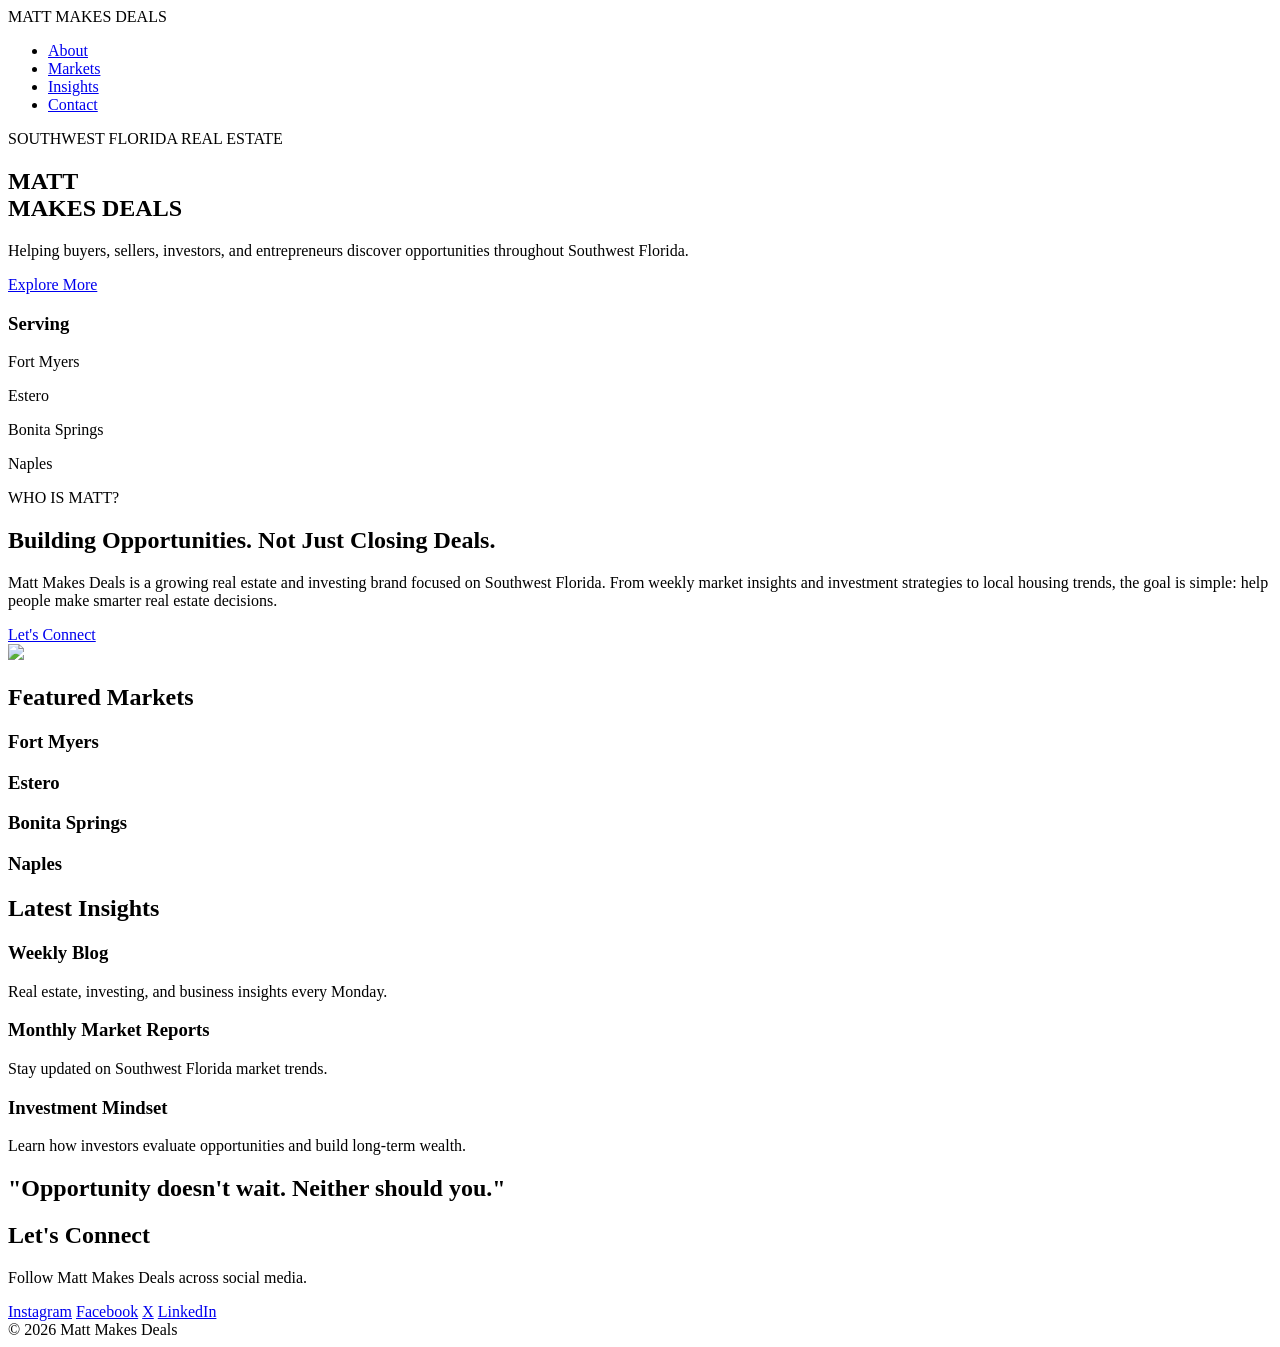
==== index.html @ 1b1150cf "Update index.html" ====
<!DOCTYPE html>
<html lang="en">

<head>

<meta charset="UTF-8">

<meta name="viewport" content="width=device-width, initial-scale=1.0">

<title>Matt Makes Deals | Southwest Florida Real Estate</title>

<link rel="preconnect" href="https://fonts.googleapis.com">

<link rel="preconnect" href="https://fonts.gstatic.com" crossorigin>

<link href="https://fonts.googleapis.com/css2?family=Bebas+Neue&family=Inter:wght@300;400;500;600;700&display=swap" rel="stylesheet">

<link rel="stylesheet" href="style.css">

</head>

<body>

<div class="scroll-bar"></div>

<nav>

<div class="logo">

MATT MAKES DEALS

</div>

<ul>

<li><a href="#about">About</a></li>

<li><a href="#markets">Markets</a></li>

<li><a href="#insights">Insights</a></li>

<li><a href="#contact">Contact</a></li>

</ul>

</nav>

<section class="hero">

<div class="overlay"></div>

<div class="hero-content">

<p class="eyebrow">

SOUTHWEST FLORIDA REAL ESTATE

</p>

<h1>

MATT<br>MAKES DEALS

</h1>

<p class="hero-text">

Helping buyers, sellers, investors, and entrepreneurs discover opportunities throughout Southwest Florida.

</p>

<a href="#about" class="btn">

Explore More

</a>

</div>

<div class="markets-card">

<h3>Serving</h3>

<p>Fort Myers</p>

<p>Estero</p>

<p>Bonita Springs</p>

<p>Naples</p>

</div>

</section>

<section id="about" class="about fade">

<div class="about-text">

<span>WHO IS MATT?</span>

<h2>

Building Opportunities.

Not Just Closing Deals.

</h2>

<p>

Matt Makes Deals is a growing real estate and investing brand focused on Southwest Florida.

From weekly market insights and investment strategies to local housing trends, the goal is simple:

help people make smarter real estate decisions.

</p>

<a href="#contact" class="btn-outline">

Let's Connect

</a>

</div>

<div class="about-image">

<img src="matt-headshot.jpg">

</div>

</section>

<section id="markets" class="markets fade">

<h2>

Featured Markets

</h2>

<div class="market-grid">

<div class="market-card">

<h3>Fort Myers</h3>

</div>

<div class="market-card">

<h3>Estero</h3>

</div>

<div class="market-card">

<h3>Bonita Springs</h3>

</div>

<div class="market-card">

<h3>Naples</h3>

</div>

</div>

</section>

<section id="insights" class="insights fade">

<h2>

Latest Insights

</h2>

<div class="insight-grid">

<div class="insight">

<h3>Weekly Blog</h3>

<p>

Real estate, investing, and business insights every Monday.

</p>

</div>

<div class="insight">

<h3>Monthly Market Reports</h3>

<p>

Stay updated on Southwest Florida market trends.

</p>

</div>

<div class="insight">

<h3>Investment Mindset</h3>

<p>

Learn how investors evaluate opportunities and build long-term wealth.

</p>

</div>

</div>

</section>

<section class="quote fade">

<div class="quote-line"></div>

<h2>

"Opportunity doesn't wait.

Neither should you."

</h2>

</section>

<section id="contact" class="contact fade">

<h2>

Let's Connect

</h2>

<p>

Follow Matt Makes Deals across social media.

</p>

<div class="social-buttons">

<a href="https://www.instagram.com/mattmakesdeals">Instagram</a>

<a href="https://www.facebook.com/share/18k1EVFECT/">Facebook</a>

<a href="https://x.com/mattmakesdeals">X</a>

<a href="https://www.linkedin.com/in/matt-makes-deals-063016417">LinkedIn</a>

</div>

</section>

<footer>

© 2026 Matt Makes Deals

</footer>

<script src="script.js"></script>

</body>

</html>
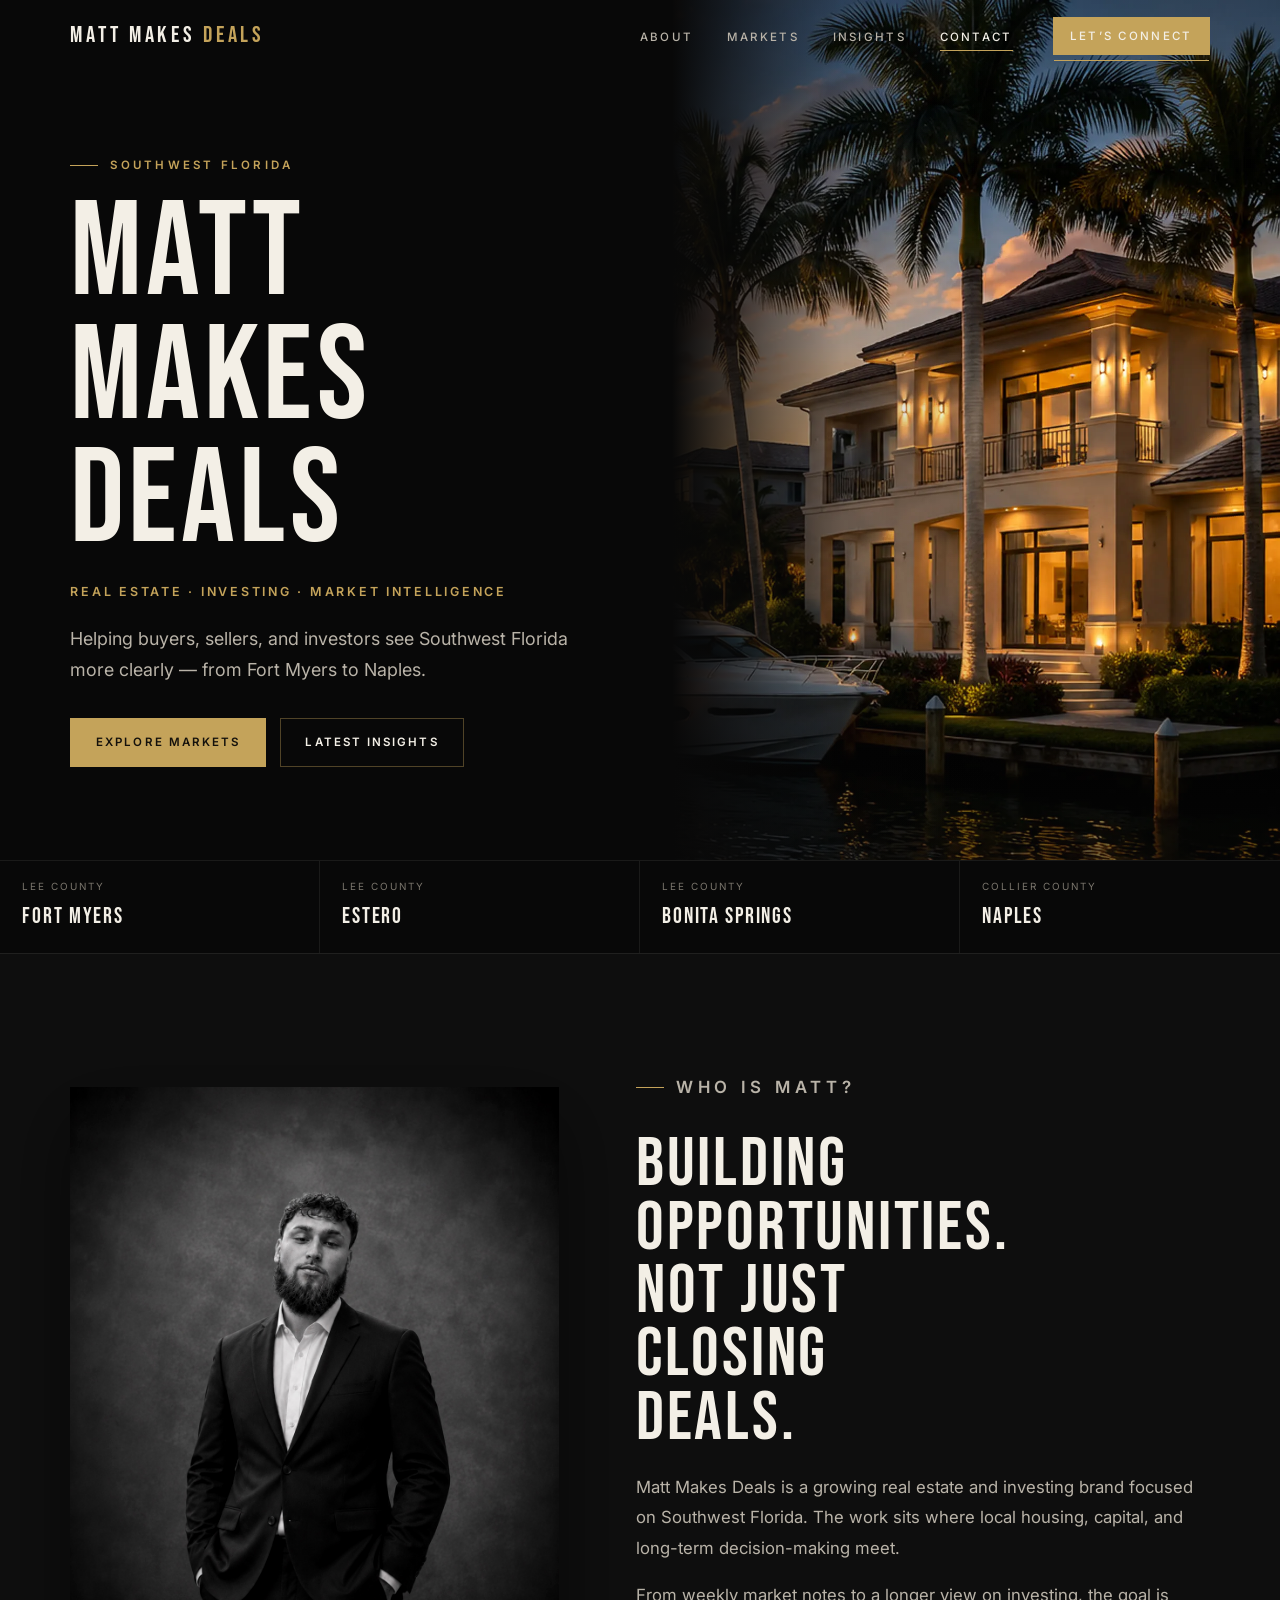
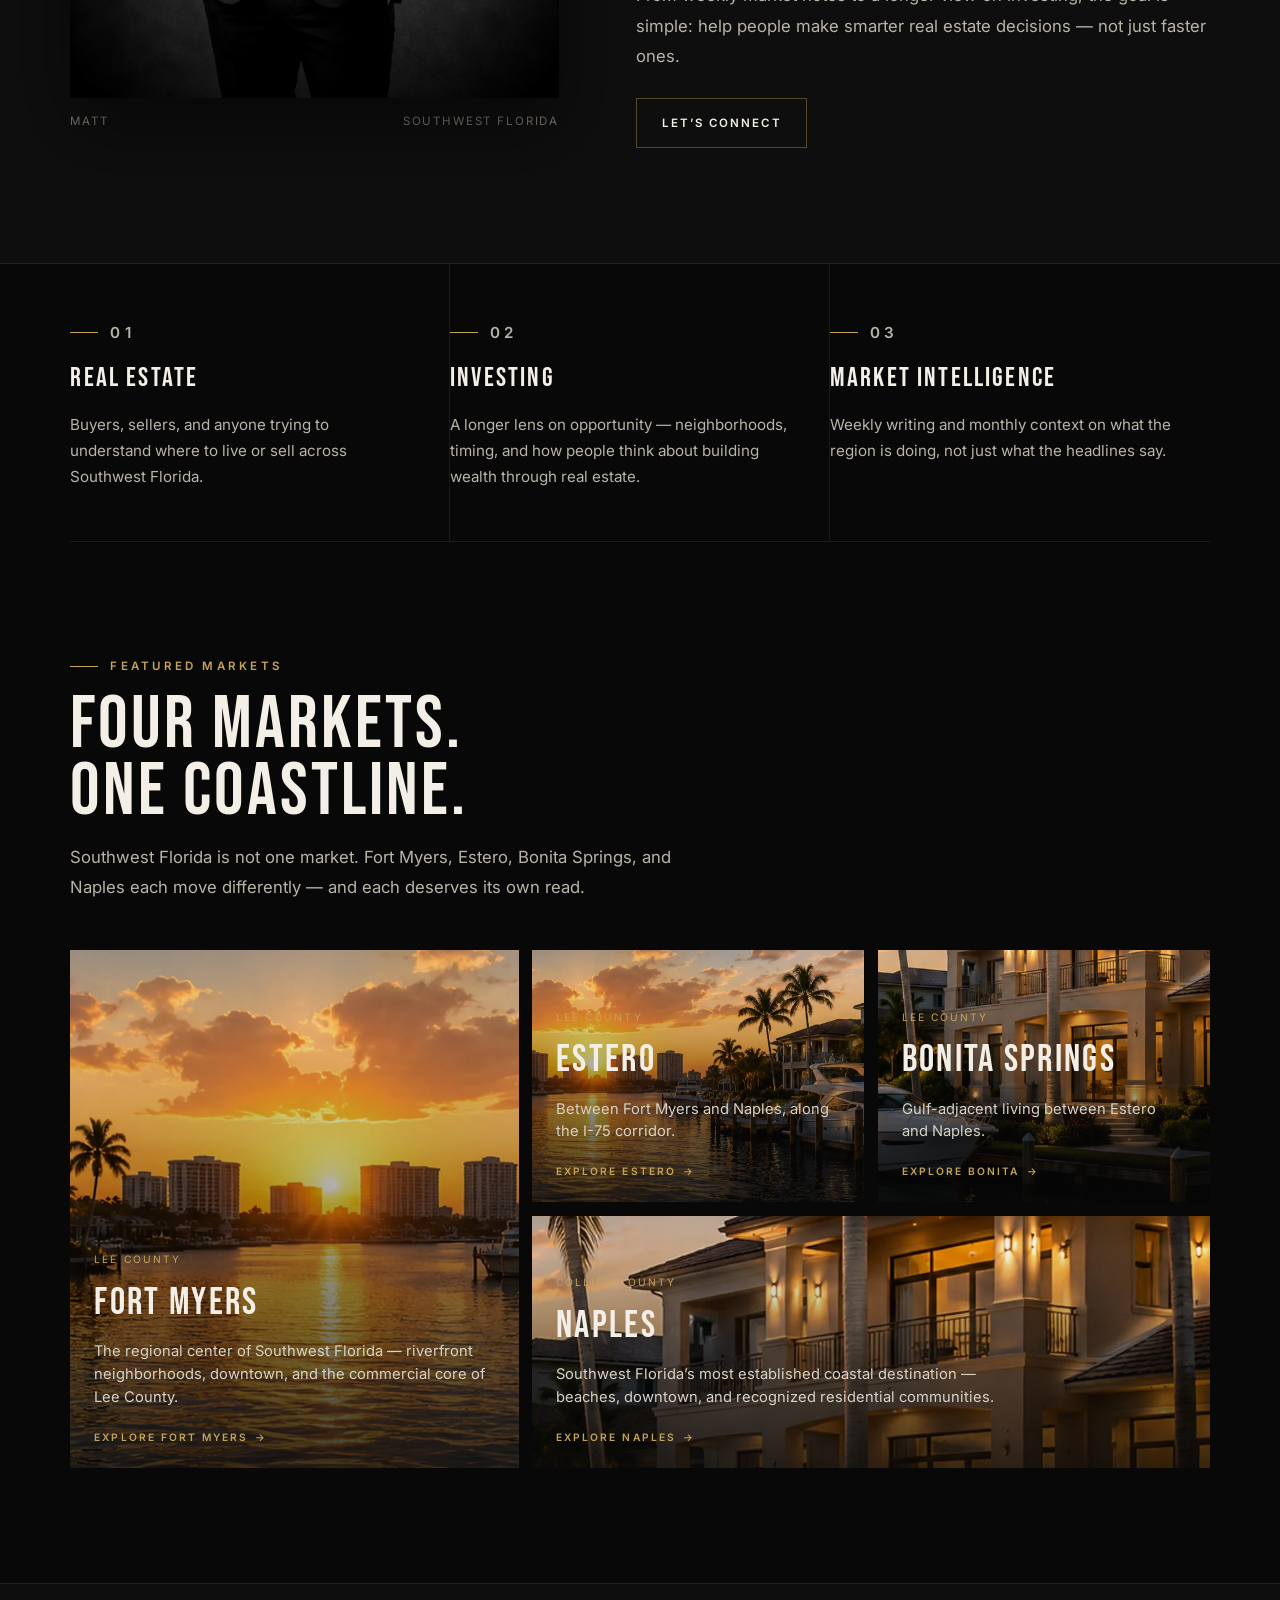
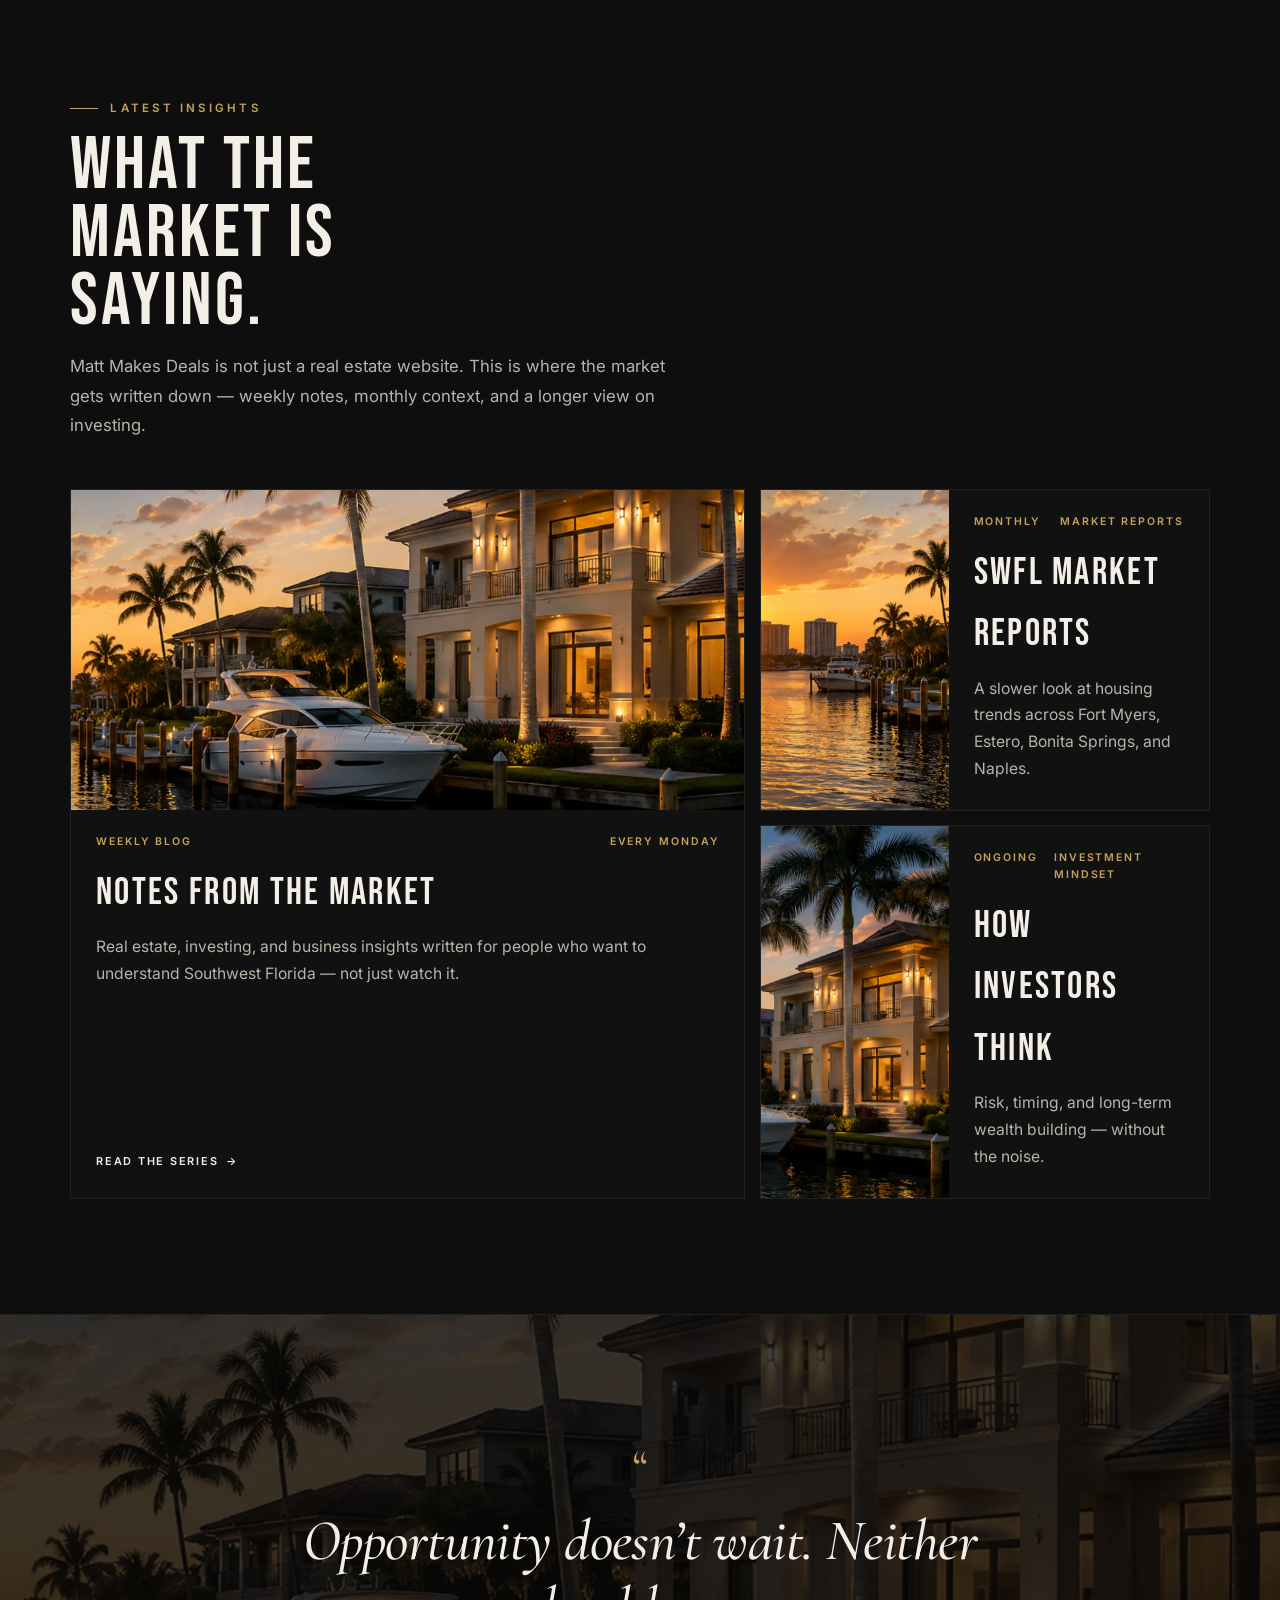
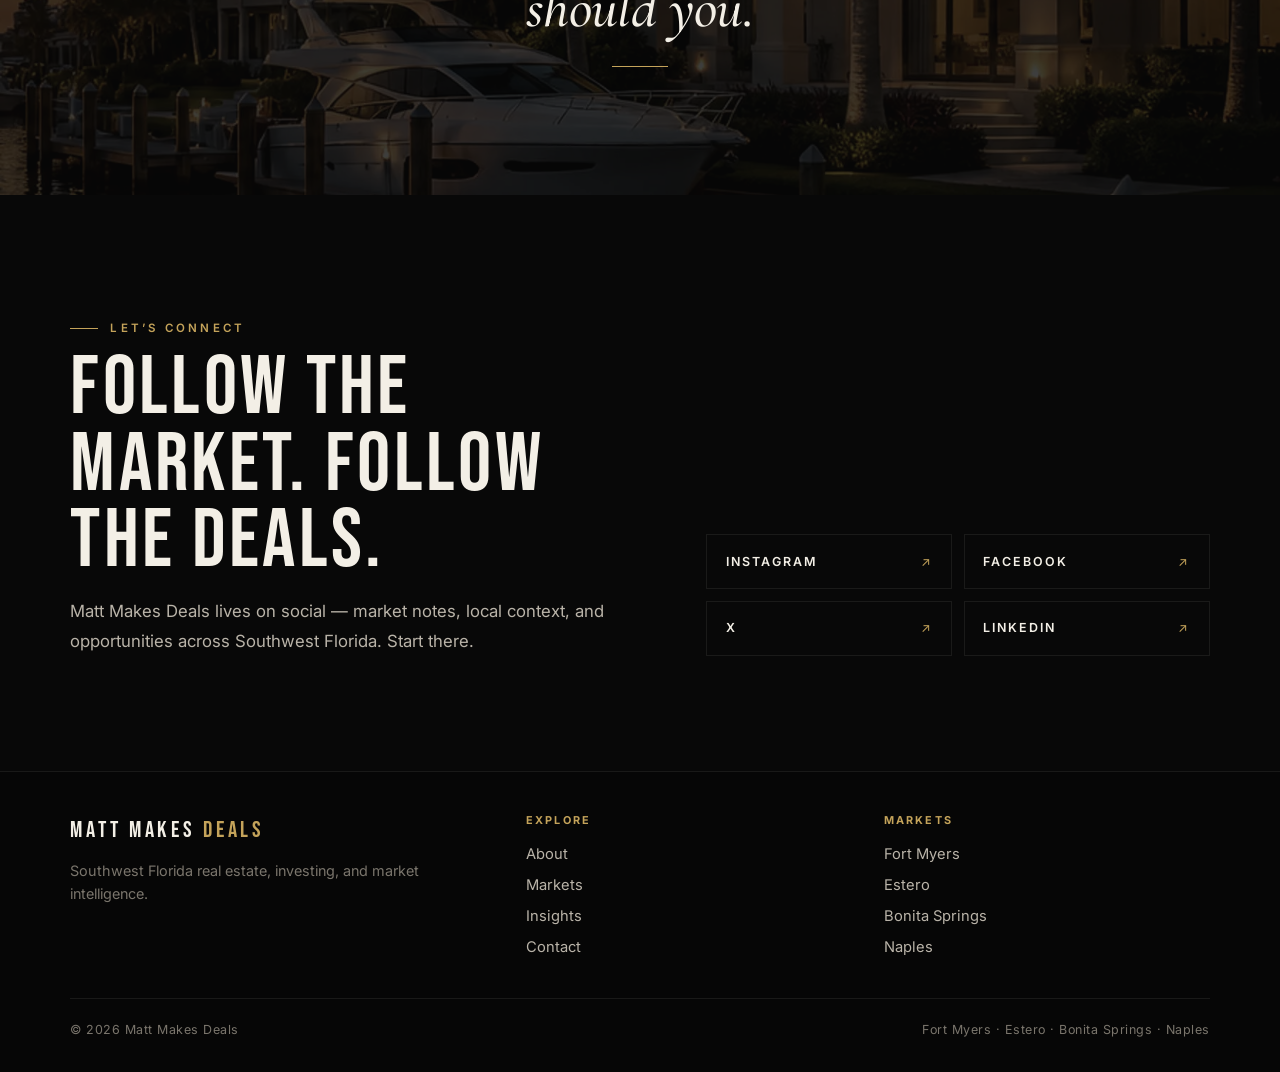
==== commit b7cae213: "Elevate Matt Makes Deals into a premium editorial brand site Rebuild the homepage as a split-hero pe" ====
--- a/index.html
+++ b/index.html
@@ -1,276 +1,360 @@
 <!DOCTYPE html>
 <html lang="en">
-
 <head>
-
-<meta charset="UTF-8">
-
-<meta name="viewport" content="width=device-width, initial-scale=1.0">
-
-<title>Matt Makes Deals | Southwest Florida Real Estate</title>
-
-<link rel="preconnect" href="https://fonts.googleapis.com">
-
-<link rel="preconnect" href="https://fonts.gstatic.com" crossorigin>
-
-<link href="https://fonts.googleapis.com/css2?family=Bebas+Neue&family=Inter:wght@300;400;500;600;700&display=swap" rel="stylesheet">
-
-<link rel="stylesheet" href="style.css">
-
+  <meta charset="UTF-8">
+  <meta name="viewport" content="width=device-width, initial-scale=1.0">
+  <title>Matt Makes Deals | Southwest Florida Real Estate &amp; Investing</title>
+  <meta name="description" content="Matt Makes Deals covers Southwest Florida real estate, investing, and market intelligence across Fort Myers, Estero, Bonita Springs, and Naples.">
+  <link rel="canonical" href="https://mattmakesdeals.com/">
+  <meta name="robots" content="index,follow">
+  <meta name="author" content="Matt Makes Deals">
+  <meta name="theme-color" content="#080808">
+
+  <meta property="og:type" content="website">
+  <meta property="og:site_name" content="Matt Makes Deals">
+  <meta property="og:title" content="Matt Makes Deals | Southwest Florida Real Estate &amp; Investing">
+  <meta property="og:description" content="A Southwest Florida real estate and investing brand covering Fort Myers, Estero, Bonita Springs, and Naples — with weekly insights and market context.">
+  <meta property="og:url" content="https://mattmakesdeals.com/">
+  <meta property="og:image" content="https://mattmakesdeals.com/images/matt.jpg">
+  <meta property="og:image:alt" content="Portrait of Matt, founder of Matt Makes Deals">
+  <meta name="twitter:card" content="summary_large_image">
+  <meta name="twitter:title" content="Matt Makes Deals | Southwest Florida Real Estate &amp; Investing">
+  <meta name="twitter:description" content="Southwest Florida real estate, investing, and market intelligence from Fort Myers to Naples.">
+  <meta name="twitter:image" content="https://mattmakesdeals.com/images/matt.jpg">
+
+  <link rel="icon" href="favicon.svg" type="image/svg+xml">
+  <link rel="manifest" href="site.webmanifest">
+  <link rel="preconnect" href="https://fonts.googleapis.com">
+  <link rel="preconnect" href="https://fonts.gstatic.com" crossorigin>
+  <link href="https://fonts.googleapis.com/css2?family=Bebas+Neue&family=Cormorant+Garamond:ital,wght@0,500;1,500;1,600&family=Inter:wght@400;500;600&display=swap" rel="stylesheet">
+  <link rel="stylesheet" href="style.css">
+  <link rel="preload" as="image" href="images/hero-portrait.webp" type="image/webp">
+
+  <script type="application/ld+json">
+  {
+    "@context": "https://schema.org",
+    "@graph": [
+      {
+        "@type": "WebSite",
+        "@id": "https://mattmakesdeals.com/#website",
+        "url": "https://mattmakesdeals.com/",
+        "name": "Matt Makes Deals",
+        "description": "Southwest Florida real estate, investing, and market intelligence covering Fort Myers, Estero, Bonita Springs, and Naples.",
+        "inLanguage": "en-US",
+        "publisher": { "@id": "https://mattmakesdeals.com/#person" }
+      },
+      {
+        "@type": "Person",
+        "@id": "https://mattmakesdeals.com/#person",
+        "name": "Matt Makes Deals",
+        "url": "https://mattmakesdeals.com/",
+        "image": "https://mattmakesdeals.com/images/matt.jpg",
+        "description": "Matt Makes Deals is a Southwest Florida real estate and investing brand focused on local markets, investment thinking, and market intelligence.",
+        "sameAs": [
+          "https://www.instagram.com/mattmakesdeals",
+          "https://www.facebook.com/share/18k1EVFECT/",
+          "https://x.com/mattmakesdeals",
+          "https://www.linkedin.com/in/matt-makes-deals-063016417"
+        ],
+        "knowsAbout": [
+          "Southwest Florida real estate",
+          "Fort Myers real estate",
+          "Estero real estate",
+          "Bonita Springs real estate",
+          "Naples real estate",
+          "Southwest Florida real estate investing",
+          "Southwest Florida market insights",
+          "Southwest Florida real estate market reports"
+        ],
+        "areaServed": [
+          { "@type": "City", "name": "Fort Myers", "containedInPlace": { "@type": "State", "name": "Florida" } },
+          { "@type": "City", "name": "Estero", "containedInPlace": { "@type": "State", "name": "Florida" } },
+          { "@type": "City", "name": "Bonita Springs", "containedInPlace": { "@type": "State", "name": "Florida" } },
+          { "@type": "City", "name": "Naples", "containedInPlace": { "@type": "State", "name": "Florida" } }
+        ]
+      }
+    ]
+  }
+  </script>
 </head>
-
 <body>
-
-<div class="scroll-bar"></div>
-
-<nav>
-
-<div class="logo">
-
-MATT MAKES DEALS
-
-</div>
-
-<ul>
-
-<li><a href="#about">About</a></li>
-
-<li><a href="#markets">Markets</a></li>
-
-<li><a href="#insights">Insights</a></li>
-
-<li><a href="#contact">Contact</a></li>
-
-</ul>
-
-</nav>
-
-<section class="hero">
-
-<div class="overlay"></div>
-
-<div class="hero-content">
-
-<p class="eyebrow">
-
-SOUTHWEST FLORIDA REAL ESTATE
-
-</p>
-
-<h1>
-
-MATT<br>MAKES DEALS
-
-</h1>
-
-<p class="hero-text">
-
-Helping buyers, sellers, investors, and entrepreneurs discover opportunities throughout Southwest Florida.
-
-</p>
-
-<a href="#about" class="btn">
-
-Explore More
-
-</a>
-
-</div>
-
-<div class="markets-card">
-
-<h3>Serving</h3>
-
-<p>Fort Myers</p>
-
-<p>Estero</p>
-
-<p>Bonita Springs</p>
-
-<p>Naples</p>
-
-</div>
-
-</section>
-
-<section id="about" class="about fade">
-
-<div class="about-text">
-
-<span>WHO IS MATT?</span>
-
-<h2>
-
-Building Opportunities.
-
-Not Just Closing Deals.
-
-</h2>
-
-<p>
-
-Matt Makes Deals is a growing real estate and investing brand focused on Southwest Florida.
-
-From weekly market insights and investment strategies to local housing trends, the goal is simple:
-
-help people make smarter real estate decisions.
-
-</p>
-
-<a href="#contact" class="btn-outline">
-
-Let's Connect
-
-</a>
-
-</div>
-
-<div class="about-image">
-
-<img src="matt-headshot.jpg">
-
-</div>
-
-</section>
-
-<section id="markets" class="markets fade">
-
-<h2>
-
-Featured Markets
-
-</h2>
-
-<div class="market-grid">
-
-<div class="market-card">
-
-<h3>Fort Myers</h3>
-
-</div>
-
-<div class="market-card">
-
-<h3>Estero</h3>
-
-</div>
-
-<div class="market-card">
-
-<h3>Bonita Springs</h3>
-
-</div>
-
-<div class="market-card">
-
-<h3>Naples</h3>
-
-</div>
-
-</div>
-
-</section>
-
-<section id="insights" class="insights fade">
-
-<h2>
-
-Latest Insights
-
-</h2>
-
-<div class="insight-grid">
-
-<div class="insight">
-
-<h3>Weekly Blog</h3>
-
-<p>
-
-Real estate, investing, and business insights every Monday.
-
-</p>
-
-</div>
-
-<div class="insight">
-
-<h3>Monthly Market Reports</h3>
-
-<p>
-
-Stay updated on Southwest Florida market trends.
-
-</p>
-
-</div>
-
-<div class="insight">
-
-<h3>Investment Mindset</h3>
-
-<p>
-
-Learn how investors evaluate opportunities and build long-term wealth.
-
-</p>
-
-</div>
-
-</div>
-
-</section>
-
-<section class="quote fade">
-
-<div class="quote-line"></div>
-
-<h2>
-
-"Opportunity doesn't wait.
-
-Neither should you."
-
-</h2>
-
-</section>
-
-<section id="contact" class="contact fade">
-
-<h2>
-
-Let's Connect
-
-</h2>
-
-<p>
-
-Follow Matt Makes Deals across social media.
-
-</p>
-
-<div class="social-buttons">
-
-<a href="https://www.instagram.com/mattmakesdeals">Instagram</a>
-
-<a href="https://www.facebook.com/share/18k1EVFECT/">Facebook</a>
-
-<a href="https://x.com/mattmakesdeals">X</a>
-
-<a href="https://www.linkedin.com/in/matt-makes-deals-063016417">LinkedIn</a>
-
-</div>
-
-</section>
-
-<footer>
-
-© 2026 Matt Makes Deals
-
-</footer>
-
-<script src="script.js"></script>
-
+  <a class="skip-link" href="#main">Skip to content</a>
+  <div class="scroll-bar" aria-hidden="true"></div>
+
+  <header class="site-header">
+    <a class="logo" href="./">Matt Makes <span>Deals</span></a>
+    <button class="nav-toggle" type="button" aria-label="Open menu" aria-expanded="false">
+      <span></span>
+    </button>
+    <ul class="nav-list">
+      <li><a href="#about">About</a></li>
+      <li><a href="#markets">Markets</a></li>
+      <li><a href="insights/">Insights</a></li>
+      <li><a href="#contact">Contact</a></li>
+      <li><a class="btn nav-cta" href="#contact">Let’s Connect</a></li>
+    </ul>
+  </header>
+
+  <main id="main">
+    <section class="hero" aria-label="Introduction">
+      <div class="hero-copy">
+        <p class="eyebrow">Southwest Florida</p>
+        <h1>Matt<br>Makes Deals</h1>
+        <p class="hero-dek">Real Estate · Investing · Market Intelligence</p>
+        <p class="hero-lede">Helping buyers, sellers, and investors see Southwest Florida more clearly — from Fort Myers to Naples.</p>
+        <div class="btn-row">
+          <a class="btn" href="#markets">Explore Markets</a>
+          <a class="btn-ghost" href="#insights">Latest Insights</a>
+        </div>
+      </div>
+      <div class="hero-visual">
+        <picture>
+          <source srcset="images/hero-portrait.webp" type="image/webp">
+          <img src="images/hero-portrait.jpg" alt="Waterfront home and private dock at sunset in Southwest Florida" width="1160" height="1640" fetchpriority="high">
+        </picture>
+      </div>
+      <nav class="hero-markets" aria-label="Featured Southwest Florida markets">
+        <a href="markets/fort-myers/">
+          <span>Lee County</span>
+          <strong>Fort Myers</strong>
+        </a>
+        <a href="markets/estero/">
+          <span>Lee County</span>
+          <strong>Estero</strong>
+        </a>
+        <a href="markets/bonita-springs/">
+          <span>Lee County</span>
+          <strong>Bonita Springs</strong>
+        </a>
+        <a href="markets/naples/">
+          <span>Collier County</span>
+          <strong>Naples</strong>
+        </a>
+      </nav>
+    </section>
+
+    <section id="about" class="section about">
+      <div class="wrap about-grid">
+        <div class="about-media reveal">
+          <figure>
+            <img src="images/matt.jpg" alt="Portrait of Matt, founder of Matt Makes Deals" width="1122" height="1402">
+            <figcaption>
+              <span>Matt</span>
+              <span>Southwest Florida</span>
+            </figcaption>
+          </figure>
+        </div>
+        <div class="about-copy reveal">
+          <p class="eyebrow">Who is Matt?</p>
+          <h2>Building opportunities. Not just closing deals.</h2>
+          <p>Matt Makes Deals is a growing real estate and investing brand focused on Southwest Florida. The work sits where local housing, capital, and long-term decision-making meet.</p>
+          <p>From weekly market notes to a longer view on investing, the goal is simple: help people make smarter real estate decisions — not just faster ones.</p>
+          <a class="btn-ghost" href="#contact">Let’s Connect</a>
+        </div>
+      </div>
+    </section>
+
+    <section class="focus" aria-label="What Matt Makes Deals covers">
+      <div class="focus-grid">
+        <article class="focus-item reveal">
+          <p class="eyebrow">01</p>
+          <h3>Real Estate</h3>
+          <p>Buyers, sellers, and anyone trying to understand where to live or sell across Southwest Florida.</p>
+        </article>
+        <article class="focus-item reveal">
+          <p class="eyebrow">02</p>
+          <h3>Investing</h3>
+          <p>A longer lens on opportunity — neighborhoods, timing, and how people think about building wealth through real estate.</p>
+        </article>
+        <article class="focus-item reveal">
+          <p class="eyebrow">03</p>
+          <h3>Market Intelligence</h3>
+          <p>Weekly writing and monthly context on what the region is doing, not just what the headlines say.</p>
+        </article>
+      </div>
+    </section>
+
+    <section id="markets" class="section markets">
+      <div class="wrap">
+        <div class="section-head reveal">
+          <p class="eyebrow">Featured Markets</p>
+          <h2>Four markets. One coastline.</h2>
+          <p class="section-intro">Southwest Florida is not one market. Fort Myers, Estero, Bonita Springs, and Naples each move differently — and each deserves its own read.</p>
+        </div>
+        <div class="market-grid">
+          <a class="market-card reveal" href="markets/fort-myers/">
+            <picture>
+              <source srcset="images/market-fort-myers.webp" type="image/webp">
+              <img src="images/market-fort-myers.jpg" alt="Sunset over the Fort Myers waterfront and skyline" width="1440" height="960" loading="lazy">
+            </picture>
+            <div class="market-card-copy">
+              <span>Lee County</span>
+              <h3>Fort Myers</h3>
+              <p>The regional center of Southwest Florida — riverfront neighborhoods, downtown, and the commercial core of Lee County.</p>
+              <span class="more">Explore Fort Myers</span>
+            </div>
+          </a>
+          <a class="market-card reveal" href="markets/estero/">
+            <picture>
+              <source srcset="images/market-estero.webp" type="image/webp">
+              <img src="images/market-estero.jpg" alt="Golden hour over a Southwest Florida waterway near Estero" width="1600" height="894" loading="lazy">
+            </picture>
+            <div class="market-card-copy">
+              <span>Lee County</span>
+              <h3>Estero</h3>
+              <p>Between Fort Myers and Naples, along the I-75 corridor.</p>
+              <span class="more">Explore Estero</span>
+            </div>
+          </a>
+          <a class="market-card reveal" href="markets/bonita-springs/">
+            <picture>
+              <source srcset="images/market-bonita.webp" type="image/webp">
+              <img src="images/market-bonita.jpg" alt="Private dock and waterfront living in Bonita Springs" width="1000" height="1040" loading="lazy">
+            </picture>
+            <div class="market-card-copy">
+              <span>Lee County</span>
+              <h3>Bonita Springs</h3>
+              <p>Gulf-adjacent living between Estero and Naples.</p>
+              <span class="more">Explore Bonita</span>
+            </div>
+          </a>
+          <a class="market-card reveal" href="markets/naples/">
+            <picture>
+              <source srcset="images/market-naples.webp" type="image/webp">
+              <img src="images/market-naples.jpg" alt="Luxury waterfront home and yacht at dusk in the Naples area" width="1120" height="1560" loading="lazy">
+            </picture>
+            <div class="market-card-copy">
+              <span>Collier County</span>
+              <h3>Naples</h3>
+              <p>Southwest Florida’s most established coastal destination — beaches, downtown, and recognized residential communities.</p>
+              <span class="more">Explore Naples</span>
+            </div>
+          </a>
+        </div>
+      </div>
+    </section>
+
+    <section id="insights" class="section insights">
+      <div class="wrap">
+        <div class="section-head reveal">
+          <p class="eyebrow">Latest Insights</p>
+          <h2>What the market is saying.</h2>
+          <p class="section-intro">Matt Makes Deals is not just a real estate website. This is where the market gets written down — weekly notes, monthly context, and a longer view on investing.</p>
+        </div>
+        <div class="insight-layout">
+          <a class="insight insight-featured reveal" href="insights/">
+            <div class="insight-media">
+              <picture>
+                <source srcset="images/quote-bg.webp" type="image/webp">
+                <img src="images/quote-bg.jpg" alt="Southwest Florida waterfront at sunset" width="1800" height="840" loading="lazy">
+              </picture>
+            </div>
+            <div class="insight-body">
+              <div class="insight-meta">
+                <span>Weekly Blog</span>
+                <span>Every Monday</span>
+              </div>
+              <h3>Notes from the market</h3>
+              <p>Real estate, investing, and business insights written for people who want to understand Southwest Florida — not just watch it.</p>
+              <span class="more">Read the series</span>
+            </div>
+          </a>
+          <div class="insight-stack">
+            <a class="insight reveal" href="insights/#market-reports">
+              <div class="insight-media">
+                <picture>
+                  <source srcset="images/market-estero.webp" type="image/webp">
+                  <img src="images/market-estero.jpg" alt="Canal and sunset light across Southwest Florida" width="1600" height="894" loading="lazy">
+                </picture>
+              </div>
+              <div class="insight-body">
+                <div class="insight-meta">
+                  <span>Monthly</span>
+                  <span>Market Reports</span>
+                </div>
+                <h3>SWFL market reports</h3>
+                <p>A slower look at housing trends across Fort Myers, Estero, Bonita Springs, and Naples.</p>
+              </div>
+            </a>
+            <a class="insight reveal" href="insights/#investment-mindset">
+              <div class="insight-media">
+                <picture>
+                  <source srcset="images/market-naples.webp" type="image/webp">
+                  <img src="images/market-naples.jpg" alt="Waterfront estate and dock in Southwest Florida" width="1120" height="1560" loading="lazy">
+                </picture>
+              </div>
+              <div class="insight-body">
+                <div class="insight-meta">
+                  <span>Ongoing</span>
+                  <span>Investment Mindset</span>
+                </div>
+                <h3>How investors think</h3>
+                <p>Risk, timing, and long-term wealth building — without the noise.</p>
+              </div>
+            </a>
+          </div>
+        </div>
+      </div>
+    </section>
+
+    <section class="quote" aria-label="Brand statement">
+      <div class="quote-media" aria-hidden="true">
+        <picture>
+          <source srcset="images/quote-bg.webp" type="image/webp">
+          <img src="images/quote-bg.jpg" alt="" width="1800" height="840" loading="lazy">
+        </picture>
+      </div>
+      <div class="quote-inner reveal">
+        <span class="quote-mark" aria-hidden="true">“</span>
+        <blockquote>Opportunity doesn’t wait. Neither should you.</blockquote>
+        <div class="quote-rule"></div>
+      </div>
+    </section>
+
+    <section id="contact" class="section contact">
+      <div class="wrap contact-grid">
+        <div class="reveal">
+          <p class="eyebrow">Let’s Connect</p>
+          <h2>Follow the market. Follow the deals.</h2>
+          <p class="lede">Matt Makes Deals lives on social — market notes, local context, and opportunities across Southwest Florida. Start there.</p>
+        </div>
+        <div class="social-list reveal">
+          <a href="https://www.instagram.com/mattmakesdeals" rel="noopener noreferrer" target="_blank">Instagram <span>↗</span></a>
+          <a href="https://www.facebook.com/share/18k1EVFECT/" rel="noopener noreferrer" target="_blank">Facebook <span>↗</span></a>
+          <a href="https://x.com/mattmakesdeals" rel="noopener noreferrer" target="_blank">X <span>↗</span></a>
+          <a href="https://www.linkedin.com/in/matt-makes-deals-063016417" rel="noopener noreferrer" target="_blank">LinkedIn <span>↗</span></a>
+        </div>
+      </div>
+    </section>
+  </main>
+
+  <footer class="site-footer">
+    <div class="footer-top">
+      <div class="footer-brand">
+        <a class="logo" href="./">Matt Makes <span>Deals</span></a>
+        <p>Southwest Florida real estate, investing, and market intelligence.</p>
+      </div>
+      <div class="footer-col">
+        <h3>Explore</h3>
+        <a href="#about">About</a>
+        <a href="#markets">Markets</a>
+        <a href="insights/">Insights</a>
+        <a href="#contact">Contact</a>
+      </div>
+      <div class="footer-col">
+        <h3>Markets</h3>
+        <a href="markets/fort-myers/">Fort Myers</a>
+        <a href="markets/estero/">Estero</a>
+        <a href="markets/bonita-springs/">Bonita Springs</a>
+        <a href="markets/naples/">Naples</a>
+      </div>
+    </div>
+    <div class="footer-bottom">
+      <span>© 2026 Matt Makes Deals</span>
+      <span>Fort Myers · Estero · Bonita Springs · Naples</span>
+    </div>
+  </footer>
+
+  <script src="script.js"></script>
 </body>
-
 </html>
--- a/style.css
+++ b/style.css
@@ -0,0 +1,1273 @@
+/* =========================================================
+   Matt Makes Deals — design system
+   Dark luxury editorial. Gold as accent, never decoration.
+   ========================================================= */
+
+:root {
+  --bg: #080808;
+  --bg-raised: #0e0e0e;
+  --bg-panel: #111111;
+  --bg-header: rgba(8, 8, 8, 0.86);
+  --gold: #c4a35a;
+  --gold-bright: #d4af37;
+  --gold-dim: rgba(196, 163, 90, 0.22);
+  --gold-line: rgba(196, 163, 90, 0.38);
+  --ink: #f3efe6;
+  --ink-soft: #b9b3a8;
+  --ink-dim: #7a756c;
+  --line: rgba(243, 239, 230, 0.08);
+  --line-strong: rgba(243, 239, 230, 0.16);
+  --shadow: 0 28px 70px rgba(0, 0, 0, 0.45);
+  --font-display: "Bebas Neue", sans-serif;
+  --font-serif: "Cormorant Garamond", Georgia, serif;
+  --font-body: "Inter", system-ui, sans-serif;
+  --pad-x: clamp(1.25rem, 5.5vw, 6.5rem);
+  --section-y: clamp(4.25rem, 9vw, 7.5rem);
+  --header-h: 4.5rem;
+  --radius: 2px;
+  --ease: cubic-bezier(0.22, 1, 0.36, 1);
+  --max: 1280px;
+}
+
+*,
+*::before,
+*::after {
+  box-sizing: border-box;
+  margin: 0;
+  padding: 0;
+}
+
+html {
+  scroll-behavior: smooth;
+  color-scheme: dark;
+}
+
+body {
+  background: var(--bg);
+  color: var(--ink);
+  font-family: var(--font-body);
+  font-size: 16px;
+  line-height: 1.6;
+  overflow-x: hidden;
+  -webkit-font-smoothing: antialiased;
+}
+
+img {
+  display: block;
+  max-width: 100%;
+  height: auto;
+}
+
+a {
+  color: inherit;
+  text-decoration: none;
+}
+
+button {
+  font-family: inherit;
+  background: none;
+  border: 0;
+  color: inherit;
+  cursor: pointer;
+}
+
+ul {
+  list-style: none;
+}
+
+:focus-visible {
+  outline: 1px solid var(--gold);
+  outline-offset: 3px;
+}
+
+.skip-link {
+  position: absolute;
+  left: 1rem;
+  top: -4rem;
+  z-index: 10000;
+  padding: 0.7rem 1rem;
+  background: var(--gold);
+  color: #111;
+  font-size: 0.85rem;
+  font-weight: 600;
+}
+
+.skip-link:focus {
+  top: 1rem;
+}
+
+/* ---------- Progress ---------- */
+
+.scroll-bar {
+  position: fixed;
+  top: 0;
+  left: 0;
+  height: 2px;
+  width: 0;
+  background: var(--gold);
+  z-index: 10000;
+  transform-origin: left;
+}
+
+/* ---------- Type ---------- */
+
+.eyebrow {
+  display: inline-flex;
+  align-items: center;
+  gap: 0.75rem;
+  color: var(--gold);
+  font-size: 0.72rem;
+  font-weight: 600;
+  letter-spacing: 0.28em;
+  text-transform: uppercase;
+}
+
+.eyebrow::before {
+  content: "";
+  width: 1.75rem;
+  height: 1px;
+  background: var(--gold);
+}
+
+.display,
+h1,
+h2 {
+  font-family: var(--font-display);
+  font-weight: 400;
+  letter-spacing: 0.04em;
+  line-height: 0.92;
+  text-transform: uppercase;
+}
+
+.lede,
+.section-intro {
+  max-width: 38rem;
+  color: var(--ink-soft);
+  font-size: 1.05rem;
+  line-height: 1.75;
+}
+
+.section-head {
+  display: flex;
+  flex-direction: column;
+  gap: 1rem;
+  margin-bottom: clamp(2rem, 4vw, 3rem);
+}
+
+.section-head h2 {
+  font-size: clamp(2.8rem, 6vw, 4.6rem);
+  max-width: 14ch;
+}
+
+/* ---------- Buttons ---------- */
+
+.btn,
+.btn-ghost {
+  display: inline-flex;
+  align-items: center;
+  justify-content: center;
+  gap: 0.65rem;
+  min-height: 3.1rem;
+  padding: 0.85rem 1.55rem;
+  border: 1px solid transparent;
+  font-size: 0.72rem;
+  font-weight: 600;
+  letter-spacing: 0.18em;
+  text-transform: uppercase;
+  transition: background 0.3s var(--ease), color 0.3s var(--ease),
+    border-color 0.3s var(--ease), transform 0.3s var(--ease);
+}
+
+.btn {
+  background: var(--gold);
+  color: #14110c;
+}
+
+.btn:hover {
+  background: #d4b36a;
+  transform: translateY(-1px);
+}
+
+.btn-ghost {
+  border-color: var(--gold-line);
+  color: var(--ink);
+  background: transparent;
+}
+
+.btn-ghost:hover {
+  border-color: var(--gold);
+  color: var(--gold);
+}
+
+.btn-row {
+  display: flex;
+  flex-wrap: wrap;
+  gap: 0.85rem;
+}
+
+/* ---------- Header ---------- */
+
+.site-header {
+  position: fixed;
+  top: 0;
+  left: 0;
+  right: 0;
+  z-index: 1000;
+  display: flex;
+  align-items: center;
+  justify-content: space-between;
+  min-height: var(--header-h);
+  padding: 0 var(--pad-x);
+  transition: background 0.35s var(--ease), border-color 0.35s var(--ease),
+    backdrop-filter 0.35s var(--ease);
+}
+
+.site-header.is-scrolled {
+  background: var(--bg-header);
+  border-bottom: 1px solid var(--line);
+  backdrop-filter: blur(16px);
+  -webkit-backdrop-filter: blur(16px);
+}
+
+.logo {
+  font-family: var(--font-display);
+  font-size: 1.45rem;
+  letter-spacing: 0.16em;
+  color: var(--ink);
+}
+
+.logo span {
+  color: var(--gold);
+}
+
+.logo,
+.nav-toggle {
+  position: relative;
+  z-index: 1002;
+}
+
+.nav-list {
+  display: flex;
+  align-items: center;
+  gap: 2.1rem;
+}
+
+.nav-list a {
+  position: relative;
+  color: var(--ink-soft);
+  font-size: 0.72rem;
+  font-weight: 500;
+  letter-spacing: 0.2em;
+  text-transform: uppercase;
+  transition: color 0.25s var(--ease);
+}
+
+.nav-list a::after {
+  content: "";
+  position: absolute;
+  left: 0;
+  bottom: -0.4rem;
+  width: 100%;
+  height: 1px;
+  background: var(--gold);
+  transform: scaleX(0);
+  transform-origin: left;
+  transition: transform 0.3s var(--ease);
+}
+
+.nav-list a:hover,
+.nav-list a.is-active {
+  color: var(--ink);
+}
+
+.nav-list a.is-active::after,
+.nav-list a:hover::after {
+  transform: scaleX(1);
+}
+
+.nav-cta {
+  margin-left: 0.4rem;
+  min-height: 2.4rem;
+  padding: 0.55rem 1rem;
+}
+
+.nav-toggle {
+  display: none;
+  width: 2.5rem;
+  height: 2.5rem;
+  position: relative;
+  z-index: 1001;
+}
+
+.nav-toggle span,
+.nav-toggle::before,
+.nav-toggle::after {
+  content: "";
+  position: absolute;
+  left: 0.55rem;
+  right: 0.55rem;
+  height: 1px;
+  background: var(--ink);
+  transition: transform 0.3s var(--ease), opacity 0.3s var(--ease), top 0.3s var(--ease);
+}
+
+.nav-toggle::before { top: 0.85rem; }
+.nav-toggle span { top: 1.2rem; }
+.nav-toggle::after { top: 1.55rem; }
+
+body.nav-open .nav-toggle::before {
+  top: 1.2rem;
+  transform: rotate(45deg);
+}
+
+body.nav-open .nav-toggle span {
+  opacity: 0;
+}
+
+body.nav-open .nav-toggle::after {
+  top: 1.2rem;
+  transform: rotate(-45deg);
+}
+
+/* ---------- Hero ---------- */
+
+.hero {
+  position: relative;
+  min-height: 100svh;
+  display: grid;
+  grid-template-columns: minmax(0, 1.05fr) minmax(0, 0.95fr);
+  grid-template-rows: 1fr auto;
+  background: var(--bg);
+}
+
+.hero-copy {
+  grid-column: 1;
+  grid-row: 1;
+  display: flex;
+  flex-direction: column;
+  justify-content: center;
+  padding: calc(var(--header-h) + 2.5rem) var(--pad-x) 3rem;
+  max-width: 42rem;
+}
+
+.hero h1 {
+  margin: 1.1rem 0 1.15rem;
+  font-size: clamp(4.4rem, 10.5vw, 8.4rem);
+  letter-spacing: 0.03em;
+}
+
+.hero-dek {
+  color: var(--gold);
+  font-size: 0.78rem;
+  font-weight: 600;
+  letter-spacing: 0.22em;
+  text-transform: uppercase;
+}
+
+.hero-lede {
+  margin: 1.35rem 0 2rem;
+  max-width: 32rem;
+  color: var(--ink-soft);
+  font-size: clamp(1rem, 1.5vw, 1.12rem);
+  line-height: 1.75;
+}
+
+.hero-visual {
+  grid-column: 2;
+  grid-row: 1;
+  position: relative;
+  min-height: 100%;
+  overflow: hidden;
+}
+
+.hero-visual picture,
+.page-hero-media picture,
+.quote-media picture {
+  display: block;
+  width: 100%;
+  height: 100%;
+}
+
+.hero-visual::after {
+  content: "";
+  position: absolute;
+  inset: 0;
+  background:
+    linear-gradient(90deg, var(--bg) 0%, rgba(8, 8, 8, 0.18) 28%, transparent 55%),
+    linear-gradient(180deg, rgba(8, 8, 8, 0.28) 0%, transparent 22%, transparent 78%, rgba(8, 8, 8, 0.55) 100%);
+  pointer-events: none;
+}
+
+.hero-visual img {
+  width: 100%;
+  height: 100%;
+  object-fit: cover;
+  object-position: 62% center;
+}
+
+.hero-markets {
+  grid-column: 1 / -1;
+  grid-row: 2;
+  display: grid;
+  grid-template-columns: repeat(4, 1fr);
+  border-top: 1px solid var(--line);
+}
+
+.hero-markets a {
+  display: flex;
+  flex-direction: column;
+  gap: 0.35rem;
+  padding: 1.15rem 1.4rem;
+  border-right: 1px solid var(--line);
+  transition: background 0.3s var(--ease);
+}
+
+.hero-markets a:last-child {
+  border-right: 0;
+}
+
+.hero-markets a:hover {
+  background: rgba(196, 163, 90, 0.06);
+}
+
+.hero-markets span {
+  color: var(--ink-dim);
+  font-size: 0.62rem;
+  letter-spacing: 0.2em;
+  text-transform: uppercase;
+}
+
+.hero-markets strong {
+  font-family: var(--font-display);
+  font-size: 1.35rem;
+  letter-spacing: 0.08em;
+  font-weight: 400;
+}
+
+/* ---------- Page hero (inner pages) ---------- */
+
+.page-hero {
+  position: relative;
+  min-height: 58svh;
+  display: grid;
+  align-items: end;
+  padding: calc(var(--header-h) + 3rem) var(--pad-x) 3.5rem;
+  overflow: hidden;
+}
+
+.page-hero-media {
+  position: absolute;
+  inset: 0;
+  z-index: 0;
+}
+
+.page-hero-media img {
+  width: 100%;
+  height: 100%;
+  object-fit: cover;
+}
+
+.page-hero-media::after {
+  content: "";
+  position: absolute;
+  inset: 0;
+  background:
+    linear-gradient(180deg, rgba(8, 8, 8, 0.35) 0%, rgba(8, 8, 8, 0.55) 40%, rgba(8, 8, 8, 0.92) 100%),
+    linear-gradient(90deg, rgba(8, 8, 8, 0.55) 0%, transparent 55%);
+}
+
+.page-hero-copy {
+  position: relative;
+  z-index: 1;
+  max-width: 44rem;
+}
+
+.crumb {
+  display: flex;
+  flex-wrap: wrap;
+  gap: 0.55rem;
+  margin-bottom: 1.1rem;
+  color: var(--ink-dim);
+  font-size: 0.72rem;
+  letter-spacing: 0.16em;
+  text-transform: uppercase;
+}
+
+.crumb a:hover {
+  color: var(--gold);
+}
+
+.page-hero h1 {
+  margin: 0.35rem 0 1rem;
+  font-size: clamp(3.4rem, 8vw, 6.4rem);
+}
+
+.page-hero .lede {
+  color: #d4cfc4;
+}
+
+/* ---------- Sections ---------- */
+
+.section {
+  padding: var(--section-y) var(--pad-x);
+}
+
+.wrap {
+  max-width: var(--max);
+  margin: 0 auto;
+}
+
+.about {
+  background: var(--bg-raised);
+  border-top: 1px solid var(--line);
+  border-bottom: 1px solid var(--line);
+}
+
+.about-grid {
+  display: grid;
+  grid-template-columns: minmax(0, 0.92fr) minmax(0, 1.08fr);
+  gap: clamp(2rem, 6vw, 5.5rem);
+  align-items: center;
+}
+
+.about-media figure {
+  position: relative;
+}
+
+.about-media img {
+  width: 100%;
+  max-height: 720px;
+  object-fit: cover;
+  object-position: center 18%;
+  filter: contrast(1.04);
+  box-shadow: var(--shadow);
+}
+
+.about-media figcaption {
+  display: flex;
+  justify-content: space-between;
+  margin-top: 0.85rem;
+  color: var(--ink-dim);
+  font-size: 0.72rem;
+  letter-spacing: 0.16em;
+  text-transform: uppercase;
+}
+
+.about-copy h2 {
+  margin: 0.85rem 0 1.4rem;
+  font-size: clamp(2.6rem, 5.4vw, 4.3rem);
+  max-width: 12ch;
+}
+
+.about-copy p {
+  margin-bottom: 1.1rem;
+  max-width: 38rem;
+  color: var(--ink-soft);
+  font-size: 1.05rem;
+  line-height: 1.8;
+}
+
+.about-copy .btn-ghost {
+  margin-top: 0.6rem;
+}
+
+/* ---------- Focus strip ---------- */
+
+.focus {
+  padding: 0 var(--pad-x);
+  background: var(--bg);
+}
+
+.focus-grid {
+  display: grid;
+  grid-template-columns: repeat(3, 1fr);
+  max-width: var(--max);
+  margin: 0 auto;
+  border-bottom: 1px solid var(--line);
+}
+
+.focus-item {
+  padding: clamp(2rem, 4vw, 3.2rem) 0;
+  padding-right: clamp(1.25rem, 3vw, 2.5rem);
+  border-right: 1px solid var(--line);
+}
+
+.focus-item:last-child {
+  padding-right: 0;
+}
+
+.focus-item:last-child {
+  border-right: 0;
+}
+
+.focus-item h3 {
+  margin: 0.7rem 0 0.75rem;
+  font-family: var(--font-display);
+  font-size: 1.7rem;
+  letter-spacing: 0.08em;
+  font-weight: 400;
+}
+
+.focus-item p {
+  max-width: 28rem;
+  color: var(--ink-soft);
+  font-size: 0.95rem;
+  line-height: 1.7;
+}
+
+/* ---------- Markets ---------- */
+
+.markets {
+  background: var(--bg);
+}
+
+.market-grid {
+  display: grid;
+  grid-template-columns: 1.35fr 1fr 1fr;
+  grid-template-rows: minmax(240px, 28vh) minmax(240px, 28vh);
+  gap: 0.85rem;
+}
+
+.market-card {
+  position: relative;
+  display: flex;
+  overflow: hidden;
+  min-height: 220px;
+  color: var(--ink);
+  isolation: isolate;
+}
+
+.market-card:nth-child(1) {
+  grid-row: 1 / 3;
+}
+
+.market-card:nth-child(4) {
+  grid-column: 2 / 4;
+}
+
+.market-card img {
+  position: absolute;
+  inset: 0;
+  width: 100%;
+  height: 100%;
+  object-fit: cover;
+  transform: scale(1.02);
+  transition: transform 0.7s var(--ease);
+}
+
+.market-card:nth-child(1) img { object-position: center 70%; }
+.market-card:nth-child(2) img { object-position: center 40%; }
+.market-card:nth-child(3) img { object-position: 80% center; }
+.market-card:nth-child(4) img { object-position: 70% center; }
+
+.market-card::after {
+  content: "";
+  position: absolute;
+  inset: 0;
+  background: linear-gradient(180deg, rgba(8, 8, 8, 0.05) 15%, rgba(8, 8, 8, 0.78) 100%);
+  z-index: 1;
+}
+
+.market-card-copy {
+  position: relative;
+  z-index: 2;
+  display: flex;
+  flex-direction: column;
+  justify-content: flex-end;
+  width: 100%;
+  padding: 1.4rem 1.5rem;
+}
+
+.market-card-copy span {
+  color: var(--gold);
+  font-size: 0.64rem;
+  letter-spacing: 0.2em;
+  text-transform: uppercase;
+}
+
+.market-card-copy h3 {
+  margin: 0.25rem 0 0.45rem;
+  font-family: var(--font-display);
+  font-size: clamp(2rem, 3vw, 3rem);
+  letter-spacing: 0.06em;
+  font-weight: 400;
+}
+
+.market-card-copy p {
+  max-width: 28rem;
+  color: #d8d2c6;
+  font-size: 0.92rem;
+  line-height: 1.55;
+}
+
+.market-card .more {
+  margin-top: 0.85rem;
+}
+
+.market-card:hover img {
+  transform: scale(1.07);
+}
+
+.market-card:hover .more::after {
+  transform: translateX(4px);
+}
+
+/* ---------- Insights ---------- */
+
+.insights {
+  background: var(--bg-raised);
+  border-top: 1px solid var(--line);
+  border-bottom: 1px solid var(--line);
+}
+
+.insight-layout {
+  display: grid;
+  grid-template-columns: 1.35fr 0.9fr;
+  gap: 0.9rem;
+}
+
+.insight {
+  display: flex;
+  flex-direction: column;
+  background: var(--bg-panel);
+  border: 1px solid var(--line);
+  transition: border-color 0.3s var(--ease), transform 0.35s var(--ease);
+}
+
+.insight:hover {
+  border-color: var(--gold-line);
+  transform: translateY(-3px);
+}
+
+.insight-media {
+  overflow: hidden;
+  min-height: 240px;
+}
+
+.insight-featured .insight-media {
+  min-height: 320px;
+}
+
+.insight-media img {
+  width: 100%;
+  height: 100%;
+  min-height: inherit;
+  object-fit: cover;
+  transition: transform 0.7s var(--ease);
+}
+
+.insight:hover .insight-media img {
+  transform: scale(1.05);
+}
+
+.insight-body {
+  display: flex;
+  flex-direction: column;
+  gap: 0.7rem;
+  padding: 1.5rem 1.55rem 1.7rem;
+  flex: 1;
+}
+
+.insight-meta {
+  display: flex;
+  justify-content: space-between;
+  gap: 1rem;
+  color: var(--gold);
+  font-size: 0.66rem;
+  font-weight: 600;
+  letter-spacing: 0.18em;
+  text-transform: uppercase;
+}
+
+.insight h3 {
+  font-family: var(--font-display);
+  font-size: clamp(1.8rem, 3vw, 2.5rem);
+  letter-spacing: 0.06em;
+  font-weight: 400;
+}
+
+.insight p {
+  color: var(--ink-soft);
+  font-size: 0.98rem;
+  line-height: 1.7;
+}
+
+.more {
+  display: inline-flex;
+  align-items: center;
+  gap: 0.45rem;
+  margin-top: auto;
+  padding-top: 0.4rem;
+  color: var(--ink);
+  font-size: 0.68rem;
+  font-weight: 600;
+  letter-spacing: 0.16em;
+  text-transform: uppercase;
+}
+
+.more::after {
+  content: "→";
+  transition: transform 0.3s var(--ease);
+}
+
+.insight:hover .more::after {
+  transform: translateX(4px);
+}
+
+.insight-stack {
+  display: grid;
+  gap: 0.9rem;
+}
+
+.insight-stack .insight {
+  flex-direction: row;
+}
+
+.insight-stack .insight-media {
+  flex: 0 0 42%;
+  min-height: 100%;
+}
+
+.insight-stack .insight-body {
+  justify-content: center;
+}
+
+/* ---------- Quote ---------- */
+
+.quote {
+  position: relative;
+  overflow: hidden;
+  padding: clamp(5rem, 11vw, 8rem) var(--pad-x);
+  text-align: center;
+}
+
+.quote-media {
+  position: absolute;
+  inset: 0;
+}
+
+.quote-media img {
+  width: 100%;
+  height: 100%;
+  object-fit: cover;
+  filter: grayscale(0.35) contrast(1.05);
+}
+
+.quote-media::after {
+  content: "";
+  position: absolute;
+  inset: 0;
+  background: rgba(8, 8, 8, 0.78);
+}
+
+.quote-inner {
+  position: relative;
+  z-index: 1;
+  max-width: 48rem;
+  margin: 0 auto;
+}
+
+.quote-mark {
+  display: block;
+  margin-bottom: 1.1rem;
+  color: var(--gold);
+  font-family: var(--font-serif);
+  font-size: 3rem;
+  line-height: 1;
+}
+
+.quote blockquote {
+  font-family: var(--font-serif);
+  font-size: clamp(2.1rem, 5vw, 3.6rem);
+  font-style: italic;
+  font-weight: 500;
+  line-height: 1.15;
+  letter-spacing: -0.01em;
+}
+
+.quote-rule {
+  width: 3.5rem;
+  height: 1px;
+  margin: 1.6rem auto 0;
+  background: var(--gold);
+}
+
+/* ---------- Contact ---------- */
+
+.contact {
+  background: var(--bg);
+}
+
+.contact-grid {
+  display: grid;
+  grid-template-columns: minmax(0, 1fr) minmax(0, 0.9fr);
+  gap: clamp(2rem, 6vw, 5rem);
+  align-items: end;
+}
+
+.contact h2 {
+  margin: 0.8rem 0 1.1rem;
+  font-size: clamp(3rem, 6.5vw, 5.2rem);
+}
+
+.social-list {
+  display: grid;
+  grid-template-columns: 1fr 1fr;
+  gap: 0.7rem;
+}
+
+.social-list a {
+  display: flex;
+  align-items: center;
+  justify-content: space-between;
+  padding: 1.05rem 1.15rem;
+  border: 1px solid var(--line);
+  font-size: 0.78rem;
+  font-weight: 600;
+  letter-spacing: 0.16em;
+  text-transform: uppercase;
+  transition: border-color 0.3s var(--ease), background 0.3s var(--ease),
+    color 0.3s var(--ease);
+}
+
+.social-list a span {
+  color: var(--gold);
+  font-weight: 400;
+}
+
+.social-list a:hover {
+  border-color: var(--gold);
+  background: rgba(196, 163, 90, 0.08);
+}
+
+/* ---------- Market article ---------- */
+
+.article {
+  display: grid;
+  grid-template-columns: minmax(0, 1.4fr) minmax(16rem, 0.7fr);
+  gap: clamp(2rem, 5vw, 4.5rem);
+  align-items: start;
+}
+
+.prose p {
+  margin-bottom: 1.15rem;
+  max-width: 42rem;
+  color: var(--ink-soft);
+  font-size: 1.06rem;
+  line-height: 1.85;
+}
+
+.prose h2 {
+  margin: 2rem 0 1rem;
+  font-size: 2.2rem;
+}
+
+.side-card {
+  padding: 1.5rem 1.4rem;
+  background: var(--bg-raised);
+  border: 1px solid var(--line);
+}
+
+.side-card h2 {
+  margin-bottom: 1rem;
+  font-size: 1.5rem;
+}
+
+.side-card a {
+  display: flex;
+  justify-content: space-between;
+  padding: 0.85rem 0;
+  border-bottom: 1px solid var(--line);
+  color: var(--ink-soft);
+  font-size: 0.92rem;
+}
+
+.side-card a:last-of-type {
+  border-bottom: 0;
+}
+
+.side-card a:hover {
+  color: var(--gold);
+}
+
+.side-card .btn,
+.side-card .btn-ghost {
+  width: 100%;
+  margin-top: 1.1rem;
+}
+
+.insight-page-grid {
+  display: grid;
+  grid-template-columns: 1fr 1fr;
+  gap: 0.9rem;
+}
+
+.insight-page-grid .insight-featured {
+  grid-column: 1 / -1;
+}
+
+.prose .btn-ghost {
+  margin-top: 0.5rem;
+}
+
+/* ---------- Footer ---------- */
+
+.site-footer {
+  padding: 2.5rem var(--pad-x) 2rem;
+  border-top: 1px solid var(--line);
+  background: #060606;
+}
+
+.footer-top {
+  display: grid;
+  grid-template-columns: 1.3fr 1fr 1fr;
+  gap: 2rem;
+  max-width: var(--max);
+  margin: 0 auto 2rem;
+}
+
+.footer-brand .logo {
+  display: inline-block;
+  margin-bottom: 0.6rem;
+}
+
+.footer-brand p {
+  max-width: 22rem;
+  color: var(--ink-dim);
+  font-size: 0.9rem;
+  line-height: 1.6;
+}
+
+.footer-col h3 {
+  margin-bottom: 0.85rem;
+  color: var(--gold);
+  font-size: 0.68rem;
+  letter-spacing: 0.2em;
+  text-transform: uppercase;
+}
+
+.footer-col a {
+  display: block;
+  margin: 0.45rem 0;
+  color: var(--ink-soft);
+  font-size: 0.92rem;
+}
+
+.footer-col a:hover {
+  color: var(--ink);
+}
+
+.footer-bottom {
+  display: flex;
+  justify-content: space-between;
+  gap: 1rem;
+  max-width: var(--max);
+  margin: 0 auto;
+  padding-top: 1.3rem;
+  border-top: 1px solid var(--line);
+  color: var(--ink-dim);
+  font-size: 0.78rem;
+  letter-spacing: 0.04em;
+}
+
+/* ---------- Reveal ---------- */
+
+.reveal {
+  opacity: 0;
+  transform: translateY(28px);
+  transition: opacity 0.8s var(--ease), transform 0.8s var(--ease);
+}
+
+.reveal.is-in {
+  opacity: 1;
+  transform: none;
+}
+
+/* ---------- Responsive ---------- */
+
+@media (max-width: 1024px) {
+  .hero {
+    grid-template-columns: 1fr;
+    min-height: auto;
+  }
+
+  .hero-visual {
+    grid-column: 1;
+    grid-row: 1;
+    min-height: 46svh;
+  }
+
+  .hero-copy {
+    grid-row: 2;
+    padding: 2.2rem var(--pad-x) 1.5rem;
+    max-width: none;
+  }
+
+  .hero-visual::after {
+    background:
+      linear-gradient(180deg, rgba(8, 8, 8, 0.62) 0%, rgba(8, 8, 8, 0.18) 32%, rgba(8, 8, 8, 0.22) 58%, var(--bg) 100%);
+  }
+
+  .hero h1 {
+    font-size: clamp(3.6rem, 16vw, 6.2rem);
+  }
+
+  .about-grid,
+  .contact-grid,
+  .article,
+  .insight-layout,
+  .footer-top {
+    grid-template-columns: 1fr;
+  }
+
+  .insight-stack .insight {
+    flex-direction: column;
+  }
+
+  .insight-stack .insight-media {
+    flex-basis: auto;
+    min-height: 200px;
+  }
+
+  .market-grid {
+    grid-template-columns: 1fr 1fr;
+    grid-template-rows: none;
+  }
+
+  .market-card:nth-child(1),
+  .market-card:nth-child(4) {
+    grid-column: auto;
+    grid-row: auto;
+  }
+
+  .market-card:nth-child(1) {
+    grid-column: 1 / -1;
+    min-height: 340px;
+  }
+
+  .insight-page-grid {
+    grid-template-columns: 1fr;
+  }
+}
+
+@media (max-width: 760px) {
+  .nav-toggle {
+    display: block;
+  }
+
+  .nav-list {
+    position: fixed;
+    inset: 0;
+    display: flex;
+    flex-direction: column;
+    justify-content: center;
+    gap: 1.6rem;
+    padding: 5rem var(--pad-x);
+    background: rgba(8, 8, 8, 0.97);
+    transform: translateX(100%);
+    transition: transform 0.4s var(--ease);
+    z-index: 1000;
+  }
+
+  body.nav-open {
+    overflow: hidden;
+  }
+
+  body.nav-open .nav-list {
+    transform: none;
+  }
+
+  .nav-list a {
+    font-size: 1.05rem;
+  }
+
+  .nav-cta {
+    width: fit-content;
+    margin-left: 0;
+  }
+
+  .hero-markets {
+    grid-template-columns: 1fr 1fr;
+  }
+
+  .hero-markets a {
+    border-bottom: 1px solid var(--line);
+  }
+
+  .hero-markets a:nth-child(odd) {
+    border-right: 1px solid var(--line);
+  }
+
+  .hero-markets a:nth-child(even) {
+    border-right: 0;
+  }
+
+  .market-grid,
+  .focus-grid,
+  .social-list {
+    grid-template-columns: 1fr;
+  }
+
+  .market-card:nth-child(1) {
+    grid-column: auto;
+    min-height: 300px;
+  }
+
+  .focus-item {
+    padding-right: 0;
+    border-right: 0;
+    border-bottom: 1px solid var(--line);
+  }
+
+  .footer-bottom {
+    flex-direction: column;
+  }
+
+  .btn,
+  .btn-ghost {
+    width: 100%;
+  }
+
+  .hero-copy .btn-row .btn,
+  .hero-copy .btn-row .btn-ghost {
+    width: auto;
+    flex: 1 1 12rem;
+  }
+}
+
+@media (max-width: 480px) {
+  .hero-visual {
+    min-height: 38svh;
+  }
+
+  .page-hero {
+    min-height: 52svh;
+    padding-bottom: 2.4rem;
+  }
+
+  .hero-lede {
+    font-size: 0.98rem;
+  }
+
+  .about-media img {
+    max-height: 520px;
+  }
+}
+
+@media (prefers-reduced-motion: reduce) {
+  html {
+    scroll-behavior: auto;
+  }
+
+  *,
+  *::before,
+  *::after {
+    animation: none !important;
+    transition: none !important;
+  }
+
+  .reveal {
+    opacity: 1;
+    transform: none;
+  }
+}
